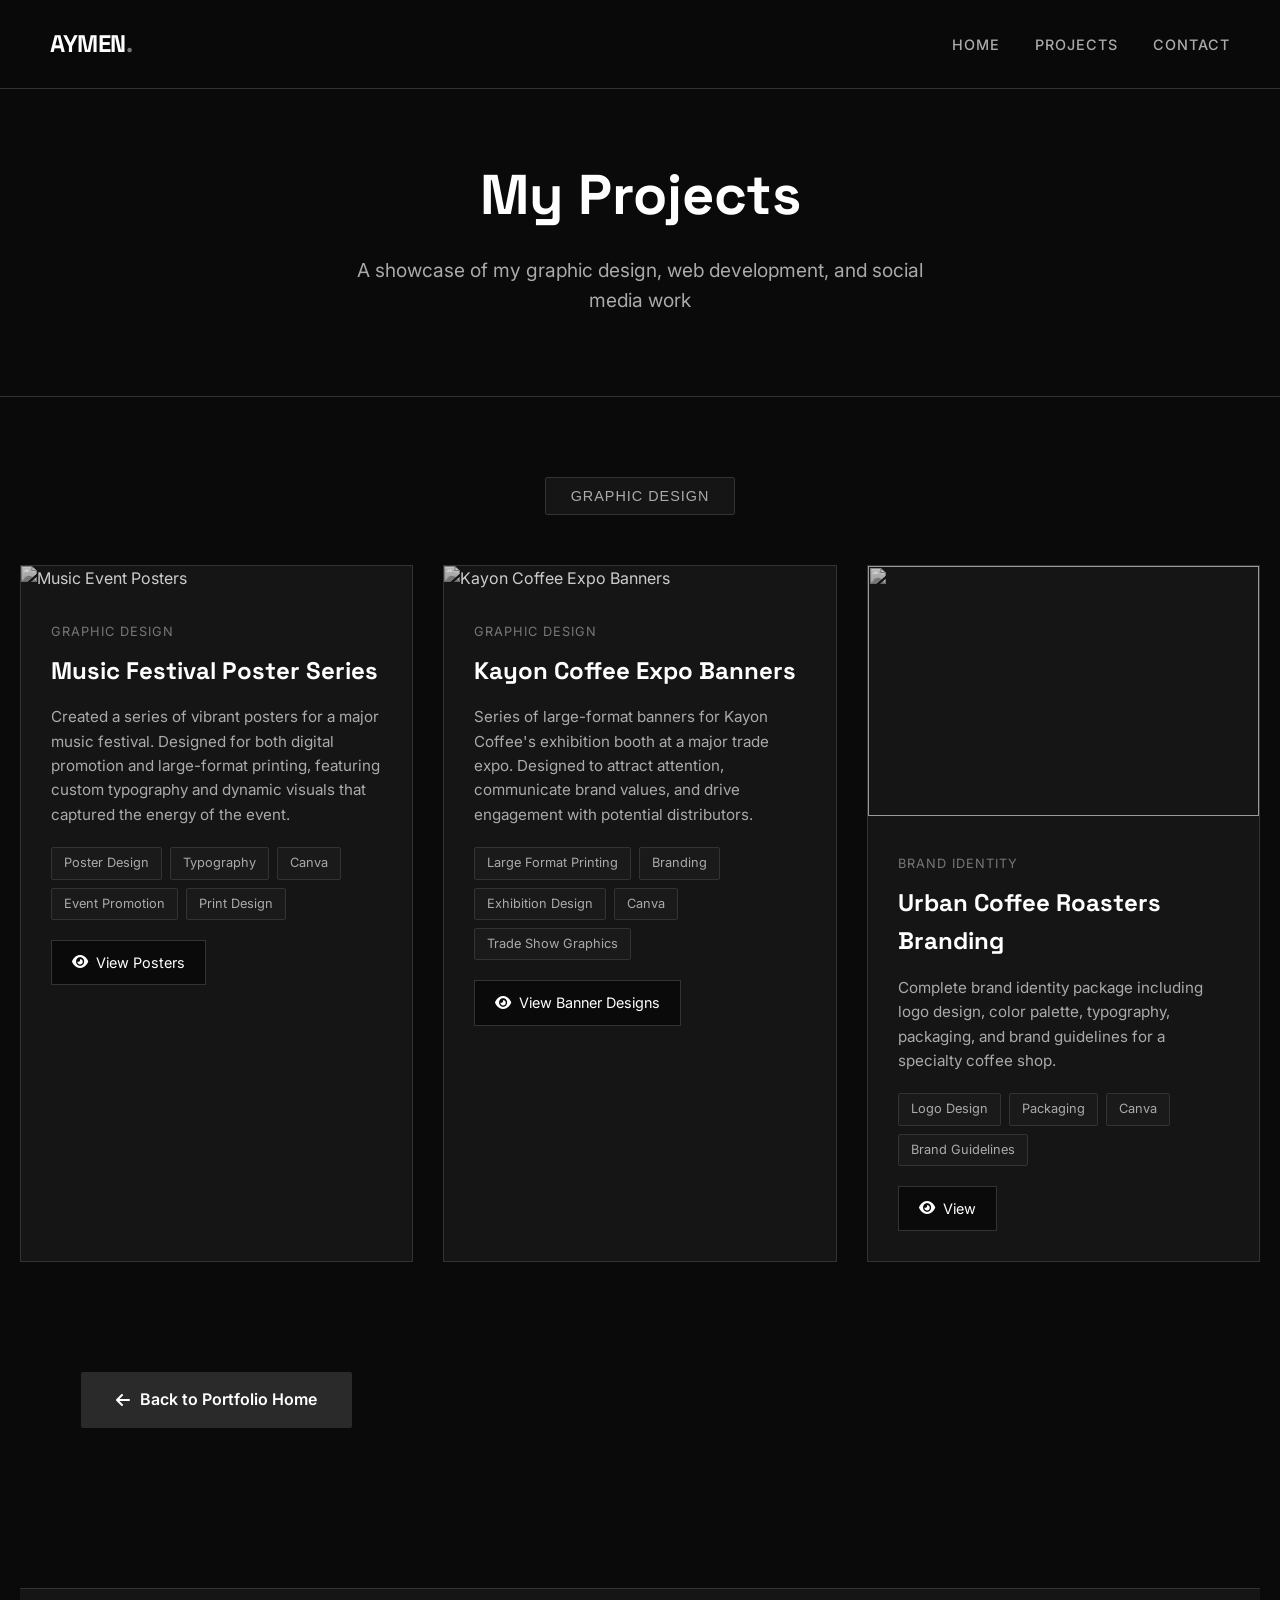
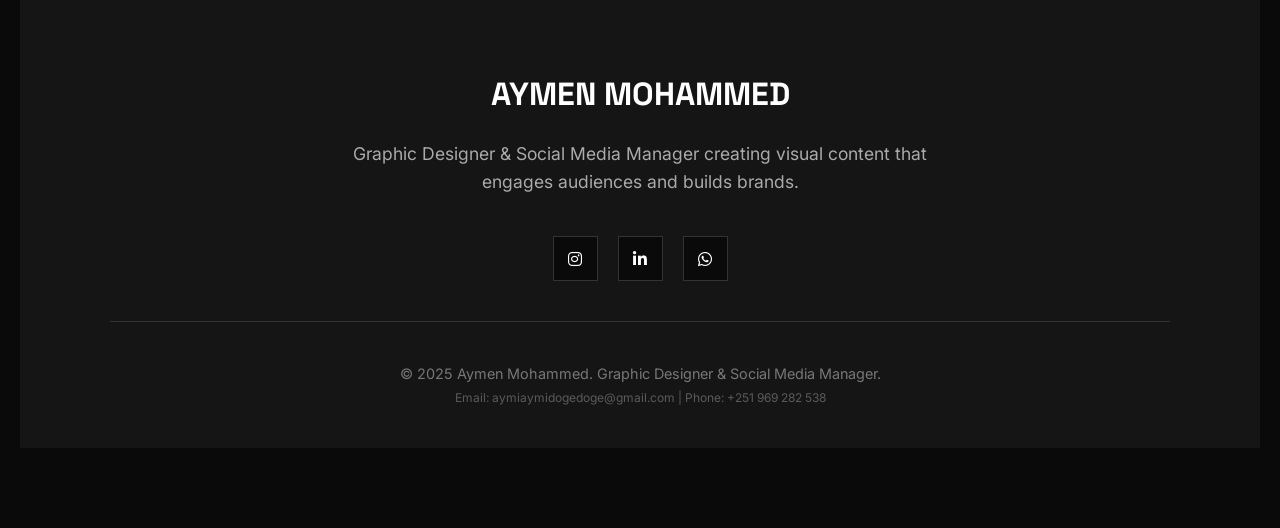
==== projects.html @ ed7bf422 "Create projects.html" ====
<!DOCTYPE html>
<html lang="en">
<head>
  <meta charset="UTF-8" />
  <meta name="viewport" content="width=device-width, initial-scale=1.0" />
  <title>My Projects | Aymen Mohammed - Portfolio</title>
  
  <!-- Google Fonts -->
  <link href="https://fonts.googleapis.com/css2?family=Inter:wght@300;400;500;600;700;800&display=swap" rel="stylesheet">
  <link href="https://fonts.googleapis.com/css2?family=Space+Grotesk:wght@400;500;600;700&display=swap" rel="stylesheet">
  <!-- Font Awesome Icons -->
  <link rel="stylesheet" href="https://cdnjs.cloudflare.com/ajax/libs/font-awesome/6.4.0/css/all.min.css">
  
  <style>
    /* ===== MONOCHROMATIC PORTFOLIO CSS ===== */
    
    * {
      margin: 0;
      padding: 0;
      box-sizing: border-box;
    }

    :root {
      --primary: #2a2a2a;
      --primary-light: #3a3a3a;
      --primary-dark: #1a1a1a;
      --accent: #4a4a4a;
      --text-primary: #ffffff;
      --text-secondary: #aaaaaa;
      --text-tertiary: #777777;
      --bg-dark: #0a0a0a;
      --bg-card: #151515;
      --border-color: #333333;
      --shadow-color: rgba(0, 0, 0, 0.3);
      --gradient-primary: linear-gradient(135deg, #2a2a2a 0%, #1a1a1a 100%);
      --gradient-accent: linear-gradient(135deg, #3a3a3a 0%, #2a2a2a 100%);
    }

    body {
      background: var(--bg-dark);
      color: var(--text-primary);
      overflow-x: hidden;
      scroll-behavior: smooth;
      font-family: 'Inter', sans-serif;
      line-height: 1.6;
    }

    h1, h2, h3, h4, .logo {
      font-family: 'Space Grotesk', sans-serif;
      font-weight: 700;
    }

    /* ===== ENHANCED ANIMATIONS ===== */
    
    @keyframes fadeIn {
      from { opacity: 0; transform: translateY(20px); }
      to { opacity: 1; transform: translateY(0); }
    }

    @keyframes fadeInUp {
      from { opacity: 0; transform: translateY(30px); }
      to { opacity: 1; transform: translateY(0); }
    }

    /* ===== NAVIGATION ===== */
    
    .navbar {
      position: fixed;
      top: 0;
      width: 100%;
      padding: 25px 50px;
      display: flex;
      justify-content: space-between;
      align-items: center;
      z-index: 1000;
      background: rgba(10, 10, 10, 0.95);
      backdrop-filter: blur(10px);
      border-bottom: 1px solid var(--border-color);
      transition: all 0.3s ease;
    }

    .navbar.scrolled {
      padding: 18px 50px;
      background: rgba(10, 10, 10, 0.98);
    }

    .logo {
      font-size: 1.5rem;
      font-weight: 800;
      color: var(--text-primary);
      text-decoration: none;
      letter-spacing: -0.5px;
    }

    .logo span {
      color: var(--text-tertiary);
    }

    .nav-links {
      display: flex;
      gap: 35px;
    }

    .nav-link {
      color: var(--text-secondary);
      text-decoration: none;
      font-weight: 500;
      font-size: 0.9rem;
      position: relative;
      padding: 5px 0;
      transition: color 0.3s ease;
      text-transform: uppercase;
      letter-spacing: 1px;
    }

    .nav-link::after {
      content: '';
      position: absolute;
      bottom: 0;
      left: 0;
      width: 0;
      height: 1px;
      background: var(--text-primary);
      transition: width 0.3s ease;
    }

    .nav-link:hover {
      color: var(--text-primary);
    }

    .nav-link:hover::after {
      width: 100%;
    }

    /* ===== PROJECTS PAGE HEADER ===== */
    
    .page-header {
      padding: 150px 50px 80px;
      text-align: center;
      background: var(--bg-dark);
      border-bottom: 1px solid var(--border-color);
      position: relative;
      overflow: hidden;
    }

    .page-header h1 {
      font-size: 3.5rem;
      font-weight: 800;
      margin-bottom: 15px;
    }

    .page-header p {
      font-size: 1.2rem;
      color: var(--text-secondary);
      max-width: 600px;
      margin: 0 auto;
    }

    /* ===== PROJECTS GRID ===== */
    
    .projects-container {
      max-width: 1300px;
      margin: 80px auto;
      padding: 0 20px;
    }

    .projects-filter {
      display: flex;
      justify-content: center;
      gap: 15px;
      margin-bottom: 50px;
      flex-wrap: wrap;
    }

    .filter-btn {
      padding: 10px 25px;
      background: var(--bg-card);
      border: 1px solid var(--border-color);
      color: var(--text-secondary);
      cursor: pointer;
      transition: all 0.3s ease;
      border-radius: 2px;
      font-size: 0.9rem;
      text-transform: uppercase;
      letter-spacing: 1px;
    }

    .filter-btn:hover,
    .filter-btn.active {
      background: var(--primary);
      color: var(--text-primary);
      border-color: var(--primary);
    }

    .projects-grid {
      display: grid;
      grid-template-columns: repeat(auto-fill, minmax(350px, 1fr));
      gap: 30px;
      margin-bottom: 80px;
    }

    .project-card-large {
      background: var(--bg-card);
      border: 1px solid var(--border-color);
      transition: all 0.4s ease;
      overflow: hidden;
      position: relative;
    }

    .project-card-large:hover {
      transform: translateY(-10px);
      border-color: var(--primary-light);
    }

    .project-image-large {
      width: 100%;
      height: 250px;
      object-fit: cover;
      filter: grayscale(100%) brightness(0.8);
      transition: all 0.5s ease;
    }

    .project-card-large:hover .project-image-large {
      filter: grayscale(0%) brightness(1);
    }

    .project-content-large {
      padding: 30px;
    }

    .project-category {
      color: var(--text-tertiary);
      font-size: 0.8rem;
      text-transform: uppercase;
      letter-spacing: 1px;
      margin-bottom: 10px;
      display: block;
    }

    .project-title-large {
      font-size: 1.5rem;
      color: var(--text-primary);
      margin-bottom: 15px;
      font-weight: 700;
    }

    .project-description-large {
      color: var(--text-secondary);
      font-size: 0.95rem;
      line-height: 1.6;
      margin-bottom: 20px;
    }

    .project-tags {
      display: flex;
      flex-wrap: wrap;
      gap: 8px;
      margin-bottom: 20px;
    }

    .project-tag {
      background: var(--primary-dark);
      color: var(--text-secondary);
      padding: 5px 12px;
      font-size: 0.8rem;
      border-radius: 2px;
      border: 1px solid var(--border-color);
    }

    .project-links {
      display: flex;
      gap: 15px;
      margin-top: 20px;
    }

    .project-link {
      padding: 10px 20px;
      background: var(--bg-dark);
      border: 1px solid var(--border-color);
      color: var(--text-primary);
      text-decoration: none;
      font-size: 0.9rem;
      transition: all 0.3s ease;
      display: flex;
      align-items: center;
      gap: 8px;
    }

    .project-link:hover {
      background: var(--primary);
      border-color: var(--primary);
    }

    /* ===== CASE STUDY SECTION ===== */
    
    .case-studies {
      margin-top: 100px;
    }

    .case-study-header {
      text-align: center;
      margin-bottom: 60px;
    }

    .case-study-header h2 {
      font-size: 2.5rem;
      margin-bottom: 15px;
    }

    .case-study-header p {
      color: var(--text-secondary);
      max-width: 700px;
      margin: 0 auto;
    }

    .case-study {
      background: var(--bg-card);
      border: 1px solid var(--border-color);
      margin-bottom: 50px;
      overflow: hidden;
    }

    .case-study-content {
      padding: 50px;
      display: grid;
      grid-template-columns: 1fr 1fr;
      gap: 50px;
      align-items: center;
    }

    .case-study-text h3 {
      font-size: 1.8rem;
      margin-bottom: 20px;
    }

    .case-study-text p {
      color: var(--text-secondary);
      margin-bottom: 20px;
      line-height: 1.7;
    }

    .case-study-image img {
      width: 100%;
      height: 350px;
      object-fit: cover;
      border-radius: 2px;
    }

    /* ===== BACK TO PORTFOLIO ===== */
    
    .back-to-portfolio {
      text-align: center;
      margin: 80px 0;
    }

    .back-btn {
      display: inline-flex;
      align-items: center;
      gap: 10px;
      padding: 15px 35px;
      background: var(--primary);
      color: var(--text-primary);
      text-decoration: none;
      border-radius: 2px;
      font-weight: 600;
      transition: all 0.3s ease;
    }

    .back-btn:hover {
      background: var(--primary-light);
      transform: translateY(-3px);
    }

    /* ===== FOOTER ===== */
    
    footer {
      padding: 80px 0 40px;
      background: var(--bg-card);
      border-top: 1px solid var(--border-color);
      text-align: center;
    }

    .footer-content {
      max-width: 1100px;
      margin: 0 auto;
      padding: 0 20px;
    }

    .footer-logo {
      font-size: 2rem;
      font-weight: 800;
      margin-bottom: 20px;
      font-family: 'Space Grotesk', sans-serif;
    }

    .footer-tagline {
      color: var(--text-secondary);
      font-size: 1.1rem;
      max-width: 600px;
      margin: 0 auto 40px;
    }

    .social-links {
      display: flex;
      justify-content: center;
      gap: 20px;
      margin-bottom: 40px;
    }

    .social-link {
      width: 45px;
      height: 45px;
      background: var(--bg-dark);
      border: 1px solid var(--border-color);
      display: flex;
      align-items: center;
      justify-content: center;
      color: var(--text-primary);
      text-decoration: none;
      transition: all 0.3s ease;
    }

    .social-link:hover {
      background: var(--primary);
      transform: translateY(-5px);
    }

    .copyright {
      color: var(--text-tertiary);
      font-size: 0.9rem;
      padding-top: 40px;
      border-top: 1px solid var(--border-color);
    }

    /* ===== RESPONSIVE DESIGN ===== */
    
    @media (max-width: 1024px) {
      .case-study-content {
        grid-template-columns: 1fr;
        gap: 30px;
      }
      
      .case-study-image img {
        height: 300px;
      }
    }

    @media (max-width: 768px) {
      .navbar {
        padding: 20px 25px;
      }
      
      .nav-links {
        display: none;
      }
      
      .page-header {
        padding: 130px 25px 60px;
      }
      
      .page-header h1 {
        font-size: 2.8rem;
      }
      
      .projects-grid {
        grid-template-columns: 1fr;
      }
      
      .case-study-content {
        padding: 30px;
      }
      
      .projects-filter {
        justify-content: flex-start;
        overflow-x: auto;
        padding-bottom: 10px;
      }
    }

    @media (max-width: 480px) {
      .page-header h1 {
        font-size: 2.2rem;
      }
      
      .case-study-header h2 {
        font-size: 1.8rem;
      }
      
      .project-links {
        flex-direction: column;
      }
      
      .project-link {
        text-align: center;
        justify-content: center;
      }
    }

    /* ===== CUSTOM SCROLLBAR ===== */
    
    ::-webkit-scrollbar {
      width: 10px;
    }

    ::-webkit-scrollbar-track {
      background: var(--bg-card);
    }

    ::-webkit-scrollbar-thumb {
      background: var(--primary);
      border: 2px solid var(--bg-card);
    }

    ::-webkit-scrollbar-thumb:hover {
      background: var(--primary-light);
    }
  </style>
</head>
<body>

  <!-- Navigation -->
  <nav class="navbar">
    <a href="index.html" class="logo">AYMEN<span>.</span></a>
    <div class="nav-links">
      <a href="index.html#work" class="nav-link">Home</a>
      <a href="#projects" class="nav-link">Projects</a>
      <a href="index.html#contact" class="nav-link">Contact</a>
    </div>
  </nav>

  <!-- Page Header -->
  <header class="page-header">
    <h1>My Projects</h1>
    <p>A showcase of my graphic design, web development, and social media work</p>
  </header>

  <!-- Projects Filter -->
  <div class="projects-container">
    <div class="projects-filter">
      
      <button class="filter-btn" data-filter="design">Graphic Design</button>
      
    </div>

    <!-- Projects Grid -->
    <div id="projects" class="projects-grid">
      
      <!--Music Event Posters -->
      <div class="project-card-large" data-category="design">
        <img src="https://images.unsplash.com/photo-1514525253161-7a46d19cd819?ixlib=rb-4.0.3&auto=format&fit=crop&w=800&q=80" alt="Music Event Posters" class="project-image-large">
        <div class="project-content-large">
          <span class="project-category">Graphic Design</span>
          <h3 class="project-title-large">Music Festival Poster Series</h3>
          <p class="project-description-large">Created a series of vibrant posters for a major music festival. Designed for both digital promotion and large-format printing, featuring custom typography and dynamic visuals that captured the energy of the event.</p>
          <div class="project-tags">
            <span class="project-tag">Poster Design</span>
            <span class="project-tag">Typography</span>
            <span class="project-tag">Canva</span>
            <span class="project-tag">Event Promotion</span>
            <span class="project-tag">Print Design</span>
          </div>
          <div class="project-links">
            <a href="https://drive.google.com/file/d/1jmTBvTtGU4n3t8tJViO1l8QDn2ecn0My/view?usp=drive_link" class="project-link">
              <i class="fas fa-eye"></i> View Posters
            </a>
            
          </div>
        </div>
      </div>
      
      <!-- Kayon Coffee Expo Banners -->
      <div class="project-card-large" data-category="design">
        <img src="https://images.unsplash.com/photo-1495474472287-4d71bcdd2085?ixlib=rb-4.0.3&auto=format&fit=crop&w=800&q=80" alt="Kayon Coffee Expo Banners" class="project-image-large">
        <div class="project-content-large">
          <span class="project-category">Graphic Design</span>
          <h3 class="project-title-large">Kayon Coffee Expo Banners</h3>
          <p class="project-description-large">Series of large-format banners for Kayon Coffee's exhibition booth at a major trade expo. Designed to attract attention, communicate brand values, and drive engagement with potential distributors.</p>
          <div class="project-tags">
            <span class="project-tag">Large Format Printing</span>
            <span class="project-tag">Branding</span>
            <span class="project-tag">Exhibition Design</span>
            <span class="project-tag">Canva</span>
            <span class="project-tag">Trade Show Graphics</span>
          </div>
          <div class="project-links">
            <a href="https://drive.google.com/file/d/13wu86YdyIdmzAnOfSw2EPXftfMlfSlUa/view?usp=drive_link" class="project-link">
              <i class="fas fa-eye"></i> View Banner Designs
            </a>
          </div>
        </div>
      </div>
      
      <!-- Project 1: Brand Identity -->
      <div class="project-card-large" data-category="design">
        <img src="https://images.unsplash.com/photo-1600056781444-55f3b64235e3?q=80&w=464&auto=format&fit=crop&ixlib=rb-4.1.0&ixid=M3wxMjA3fDB8MHxwaG90by1wYWdlfHx8fGVufDB8fHx8fA%3D%3D"  class="project-image-large">
        <div class="project-content-large">
          <span class="project-category">Brand Identity</span>
          <h3 class="project-title-large">Urban Coffee Roasters Branding</h3>
          <p class="project-description-large">Complete brand identity package including logo design, color palette, typography, packaging, and brand guidelines for a specialty coffee shop.</p>
          <div class="project-tags">
            <span class="project-tag">Logo Design</span>
            <span class="project-tag">Packaging</span>
            <span class="project-tag">Canva</span>
            <span class="project-tag">Brand Guidelines</span>
          </div>
          <div class="project-links">
            <a href="https://drive.google.com/file/d/1QTgVnjDFjSoUyx98LbRiKWE4eOuHm3Gb/view?usp=drive_link" class="project-link">
              <i class="fas fa-eye"></i> View 
            </a>
            
          </div>
        </div>
      </div>
      
     
    <!-- Back to Portfolio -->
    <div class="back-to-portfolio">
      <a href="index.html" class="back-btn">
        <i class="fas fa-arrow-left"></i> Back to Portfolio Home
      </a>
    </div>
  </div>

  <!-- Footer -->
  <footer>
    <div class="footer-content">
      <div class="footer-logo">AYMEN MOHAMMED</div>
      <p class="footer-tagline">
        Graphic Designer & Social Media Manager creating visual content that engages audiences and builds brands.
      </p>
      
      <div class="social-links">
      
        <a href="https://instagram.com/yourusername" class="social-link" target="_blank">
          <i class="fab fa-instagram"></i>
        </a>
        <a href="www.linkedin.com/in/aymen-mohammed-a54943334" class="social-link" target="_blank">
          <i class="fab fa-linkedin-in"></i>
        </a>
        <a href="https://wa.me/251969282538" class="social-link" target="_blank">
          <i class="fab fa-whatsapp"></i>
        </a>
      </div>
      
      <div class="copyright">
        © 2025 Aymen Mohammed. Graphic Designer & Social Media Manager.<br>
        <small style="opacity: 0.7;">Email: aymiaymidogedoge@gmail.com | Phone: +251 969 282 538</small>
      </div>
    </div>
  </footer>

  <!-- JavaScript -->
  <script>
    // Navbar scroll effect
    window.addEventListener('scroll', () => {
      const navbar = document.querySelector('.navbar');
      if (window.scrollY > 50) {
        navbar.classList.add('scrolled');
      } else {
        navbar.classList.remove('scrolled');
      }
    });

    // Project filtering functionality
    document.querySelectorAll('.filter-btn').forEach(button => {
      button.addEventListener('click', function() {
        // Remove active class from all buttons
        document.querySelectorAll('.filter-btn').forEach(btn => {
          btn.classList.remove('active');
        });
        
        // Add active class to clicked button
        this.classList.add('active');
        
        const filterValue = this.getAttribute('data-filter');
        const projects = document.querySelectorAll('.project-card-large');
        
        projects.forEach(project => {
          if (filterValue === 'all') {
            project.style.display = 'block';
            setTimeout(() => {
              project.style.opacity = '1';
            }, 100);
          } else {
            const projectCategory = project.getAttribute('data-category');
            if (projectCategory === filterValue) {
              project.style.display = 'block';
              setTimeout(() => {
                project.style.opacity = '1';
              }, 100);
            } else {
              project.style.opacity = '0';
              setTimeout(() => {
                project.style.display = 'none';
              }, 300);
            }
          }
        });
      });
    });

    // Smooth scrolling for navigation links
    document.querySelectorAll('a[href^="#"]').forEach(anchor => {
      anchor.addEventListener('click', function (e) {
        e.preventDefault();
        
        const targetId = this.getAttribute('href');
        if(targetId === '#') return;
        
        const targetElement = document.querySelector(targetId);
        if(targetElement) {
          window.scrollTo({
            top: targetElement.offsetTop - 80,
            behavior: 'smooth'
          });
        }
      });
    });

    // Project card hover animation
    document.querySelectorAll('.project-card-large').forEach(card => {
      card.addEventListener('mouseenter', function() {
        this.style.transform = 'translateY(-10px)';
      });
      
      card.addEventListener('mouseleave', function() {
        this.style.transform = 'translateY(0)';
      });
    });

    // Case study animation on scroll
    const caseStudies = document.querySelectorAll('.case-study');
    
    const caseStudyObserver = new IntersectionObserver((entries) => {
      entries.forEach(entry => {
        if (entry.isIntersecting) {
          entry.target.style.opacity = '1';
          entry.target.style.transform = 'translateY(0)';
        }
      });
    }, { threshold: 0.1 });
    
    caseStudies.forEach(study => {
      study.style.opacity = '0';
      study.style.transform = 'translateY(30px)';
      study.style.transition = 'opacity 0.8s ease, transform 0.8s ease';
      caseStudyObserver.observe(study);
    });
  </script>
</body>
</html>
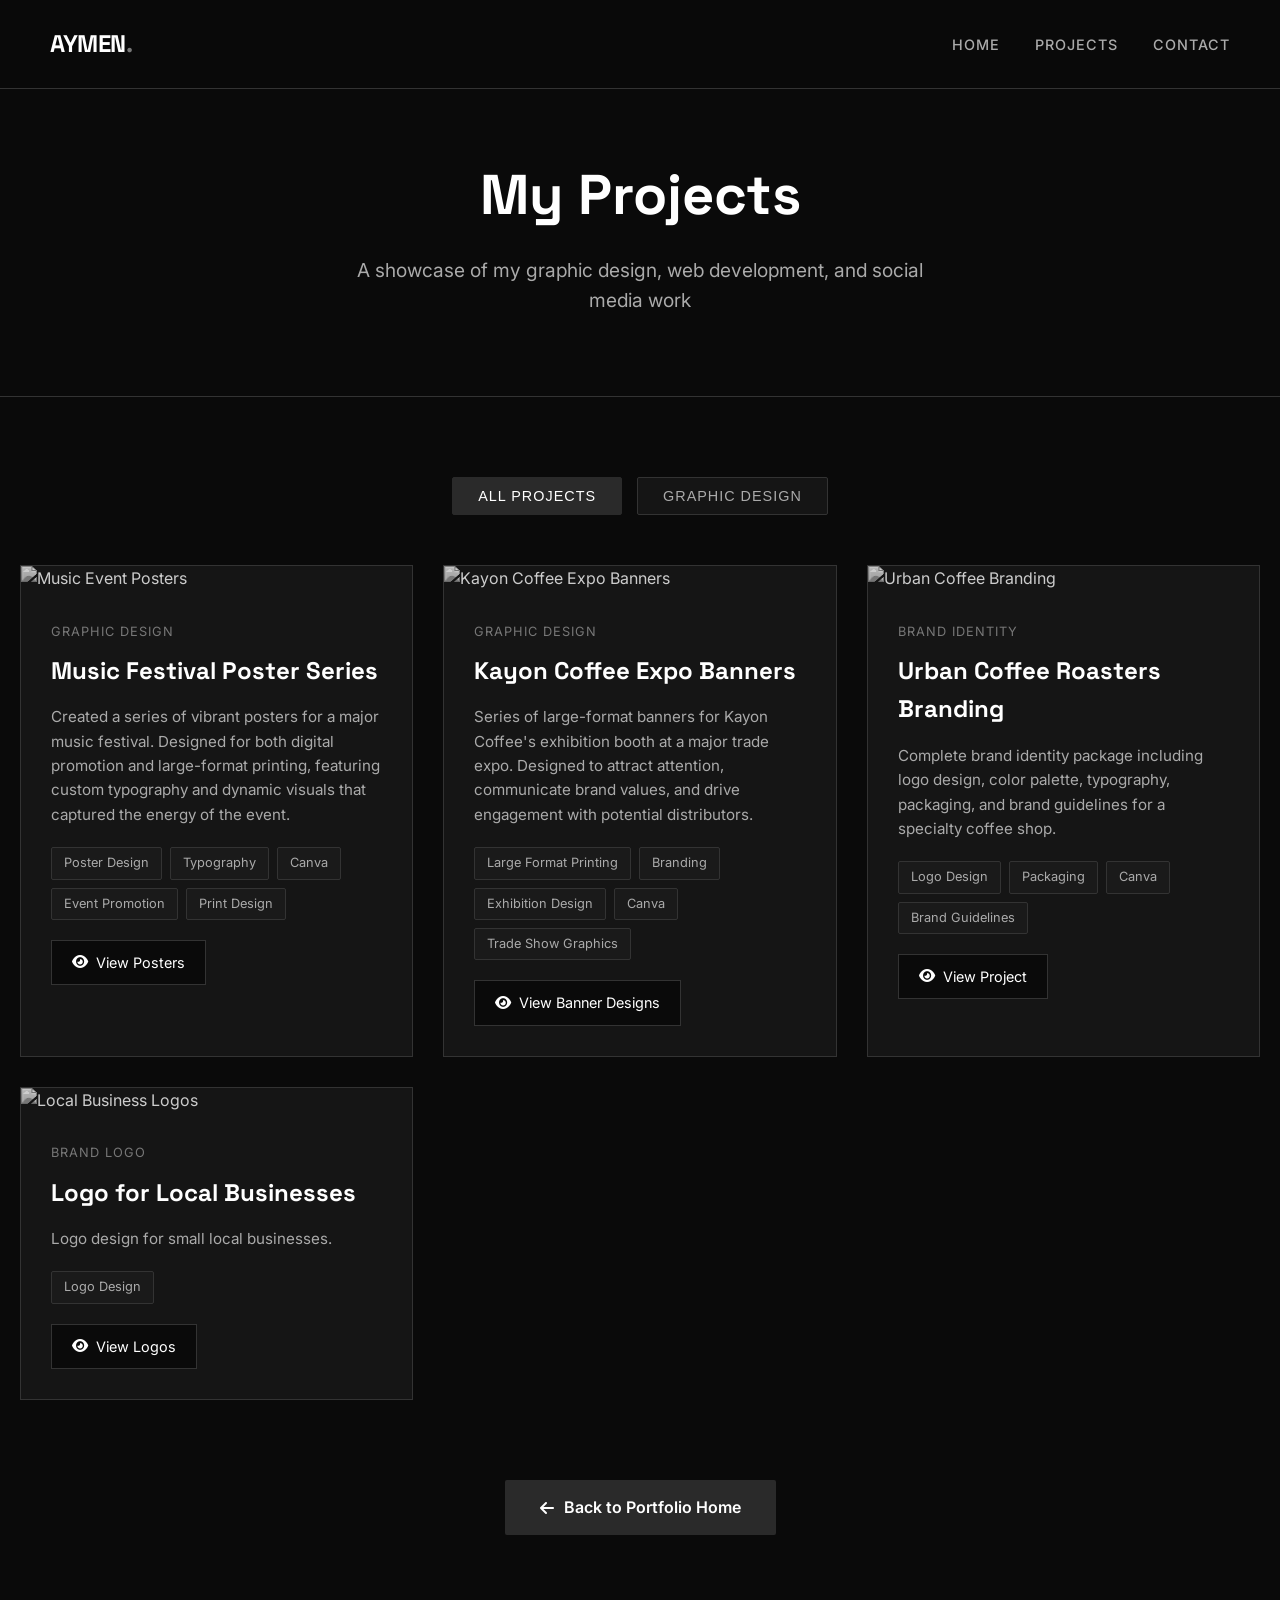
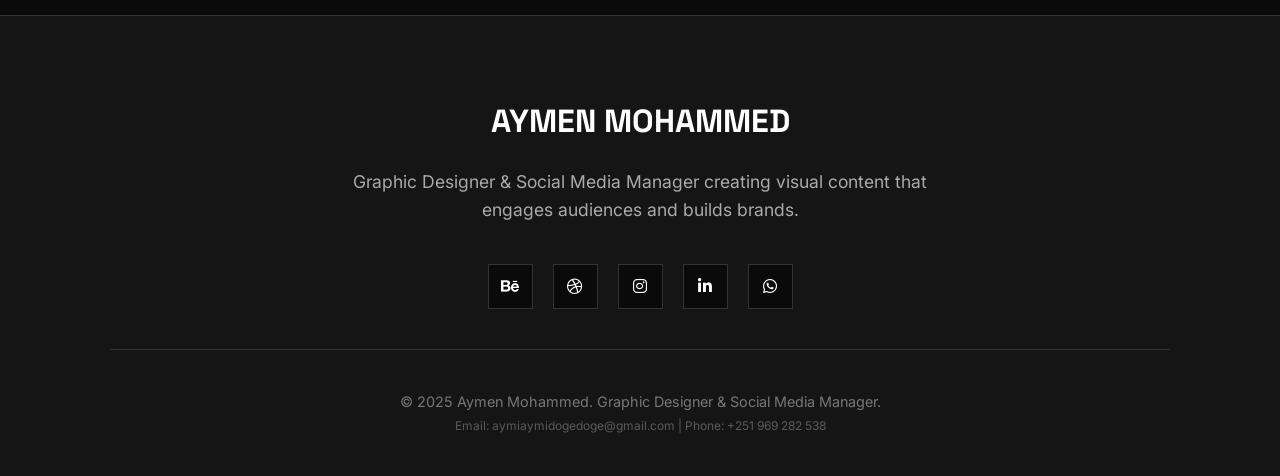
==== commit a7689609: "Update projects.html" ====
--- a/projects.html
+++ b/projects.html
@@ -537,15 +537,14 @@
   <!-- Projects Filter -->
   <div class="projects-container">
     <div class="projects-filter">
-      
+      <button class="filter-btn active" data-filter="all">All Projects</button>
       <button class="filter-btn" data-filter="design">Graphic Design</button>
-      
     </div>
-
-    <!-- Projects Grid -->
+      
+    <!-- Projects Grid - FIXED: Only ONE projects-grid div -->
     <div id="projects" class="projects-grid">
       
-      <!--Music Event Posters -->
+      <!-- Music Event Posters -->
       <div class="project-card-large" data-category="design">
         <img src="https://images.unsplash.com/photo-1514525253161-7a46d19cd819?ixlib=rb-4.0.3&auto=format&fit=crop&w=800&q=80" alt="Music Event Posters" class="project-image-large">
         <div class="project-content-large">
@@ -563,14 +562,13 @@
             <a href="https://drive.google.com/file/d/1jmTBvTtGU4n3t8tJViO1l8QDn2ecn0My/view?usp=drive_link" class="project-link">
               <i class="fas fa-eye"></i> View Posters
             </a>
-            
           </div>
         </div>
       </div>
       
       <!-- Kayon Coffee Expo Banners -->
       <div class="project-card-large" data-category="design">
-        <img src="https://images.unsplash.com/photo-1495474472287-4d71bcdd2085?ixlib=rb-4.0.3&auto=format&fit=crop&w=800&q=80" alt="Kayon Coffee Expo Banners" class="project-image-large">
+        <img src="https://images.unsplash.com/photo-1447933601403-0c6688de566e?q=80&w=761&auto=format&fit=crop&ixlib=rb-4.1.0&ixid=M3wxMjA3fDB8MHxwaG90by1wYWdlfHx8fGVufDB8fHx8fA%3D%3D" alt="Kayon Coffee Expo Banners" class="project-image-large">
         <div class="project-content-large">
           <span class="project-category">Graphic Design</span>
           <h3 class="project-title-large">Kayon Coffee Expo Banners</h3>
@@ -590,9 +588,9 @@
         </div>
       </div>
       
-      <!-- Project 1: Brand Identity -->
+      <!-- Urban Coffee Roasters Branding -->
       <div class="project-card-large" data-category="design">
-        <img src="https://images.unsplash.com/photo-1600056781444-55f3b64235e3?q=80&w=464&auto=format&fit=crop&ixlib=rb-4.1.0&ixid=M3wxMjA3fDB8MHxwaG90by1wYWdlfHx8fGVufDB8fHx8fA%3D%3D"  class="project-image-large">
+        <img src="https://images.unsplash.com/photo-1600056781444-55f3b64235e3?q=80&w=464&auto=format&fit=crop&ixlib=rb-4.1.0&ixid=M3wxMjA3fDB8MHxwaG90by1wYWdlfHx8fGVufDB8fHx8fA%3D%3D" alt="Urban Coffee Branding" class="project-image-large">
         <div class="project-content-large">
           <span class="project-category">Brand Identity</span>
           <h3 class="project-title-large">Urban Coffee Roasters Branding</h3>
@@ -605,14 +603,33 @@
           </div>
           <div class="project-links">
             <a href="https://drive.google.com/file/d/1QTgVnjDFjSoUyx98LbRiKWE4eOuHm3Gb/view?usp=drive_link" class="project-link">
-              <i class="fas fa-eye"></i> View 
+              <i class="fas fa-eye"></i> View Project
             </a>
-            
           </div>
         </div>
       </div>
       
-     
+      <!-- Logo for Local Businesses -->
+      <div class="project-card-large" data-category="design">
+        <img src="https://plus.unsplash.com/premium_photo-1710366327112-1c6b77517ff4?q=80&w=857&auto=format&fit=crop&ixlib=rb-4.1.0&ixid=M3wxMjA3fDB8MHxwaG90by1wYWdlfHx8fGVufDB8fHx8fA%3D%3D" alt="Local Business Logos" class="project-image-large">
+        <div class="project-content-large">
+          <span class="project-category">Brand Logo</span>
+          <h3 class="project-title-large">Logo for Local Businesses</h3>
+          <p class="project-description-large">Logo design for small local businesses.</p>
+          <div class="project-tags">
+            <span class="project-tag">Logo Design</span>
+          </div>
+          <div class="project-links">
+            <a href="https://drive.google.com/drive/folders/1bd8Ltymy4-u8r96o54JugMgh7vk-PLa3?usp=sharing" class="project-link">
+              <i class="fas fa-eye"></i> View Logos
+            </a>
+          </div>
+        </div>
+      </div>
+      
+    </div>
+    <!-- END of projects-grid -->
+
     <!-- Back to Portfolio -->
     <div class="back-to-portfolio">
       <a href="index.html" class="back-btn">
@@ -630,11 +647,16 @@
       </p>
       
       <div class="social-links">
-      
+        <a href="https://behance.net/yourusername" class="social-link" target="_blank">
+          <i class="fab fa-behance"></i>
+        </a>
+        <a href="https://dribbble.com/yourusername" class="social-link" target="_blank">
+          <i class="fab fa-dribbble"></i>
+        </a>
         <a href="https://instagram.com/yourusername" class="social-link" target="_blank">
           <i class="fab fa-instagram"></i>
         </a>
-        <a href="www.linkedin.com/in/aymen-mohammed-a54943334" class="social-link" target="_blank">
+        <a href="https://linkedin.com/in/yourusername" class="social-link" target="_blank">
           <i class="fab fa-linkedin-in"></i>
         </a>
         <a href="https://wa.me/251969282538" class="social-link" target="_blank">
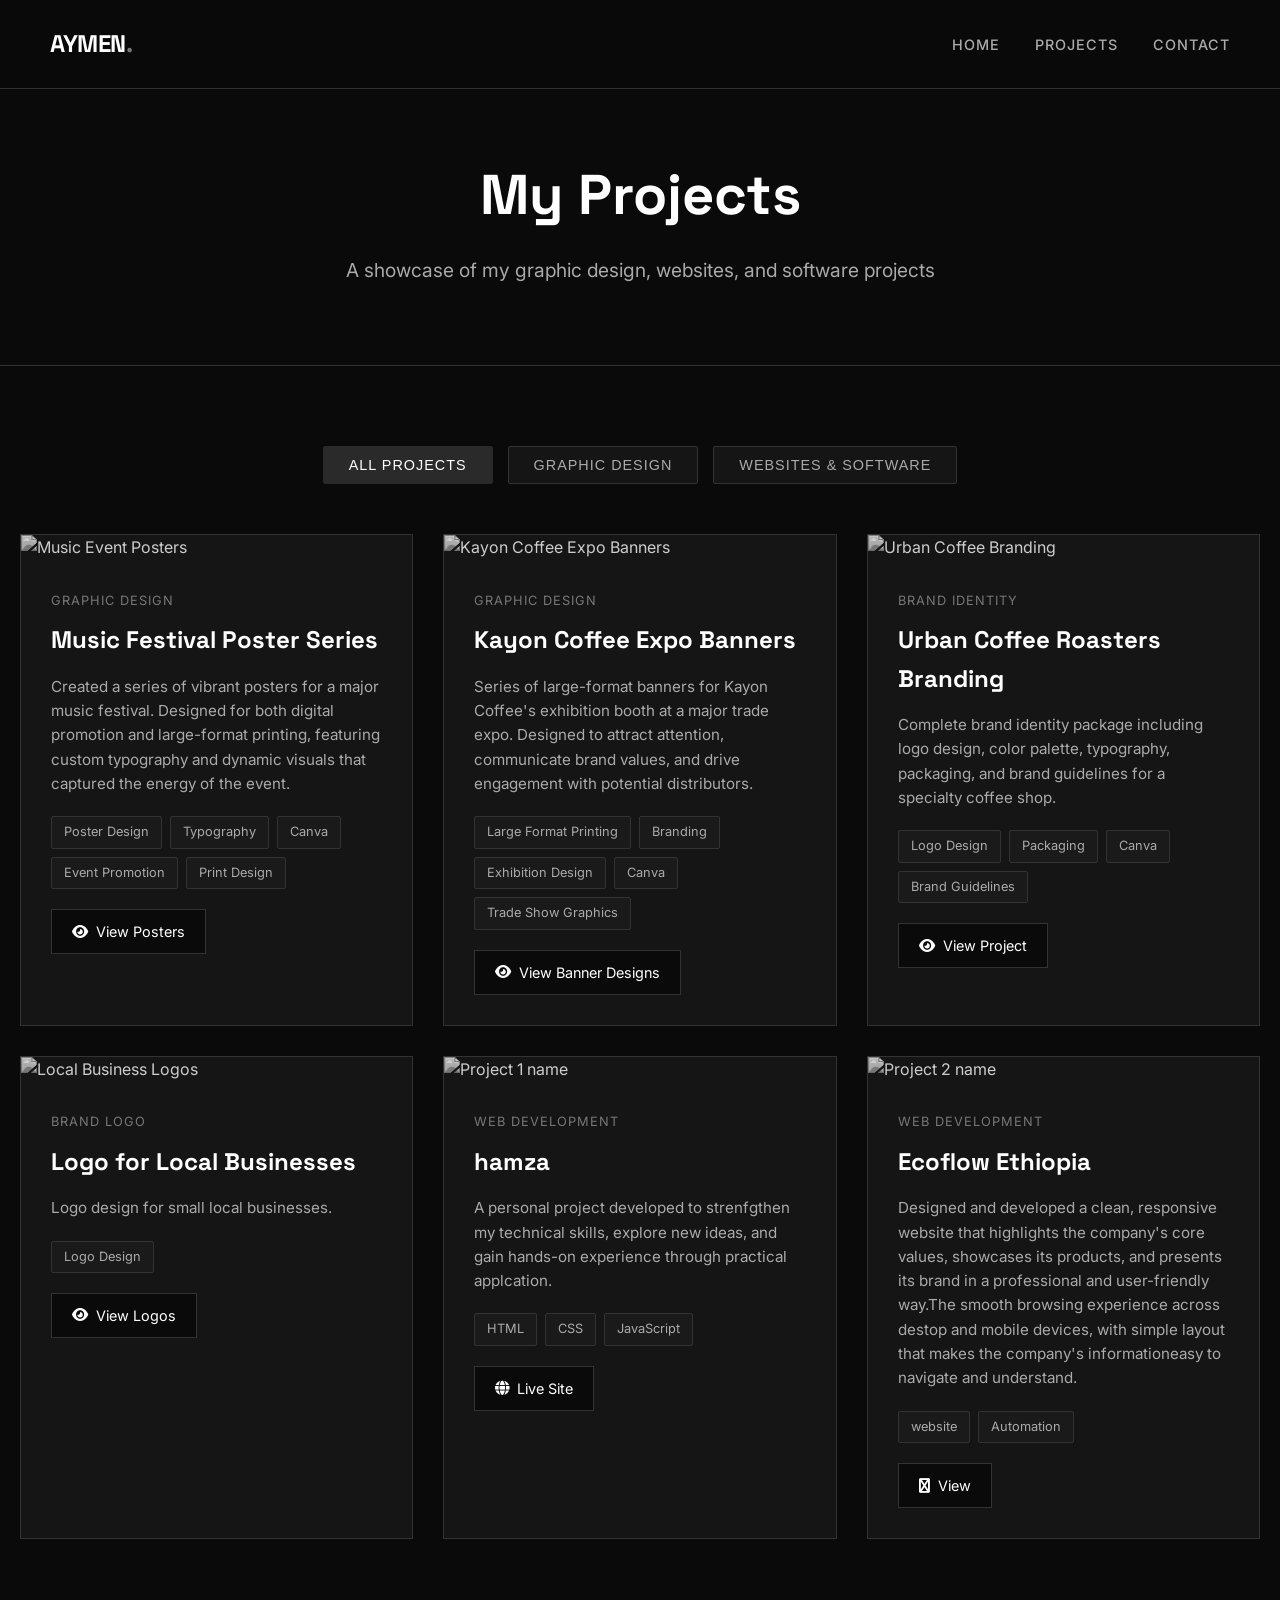
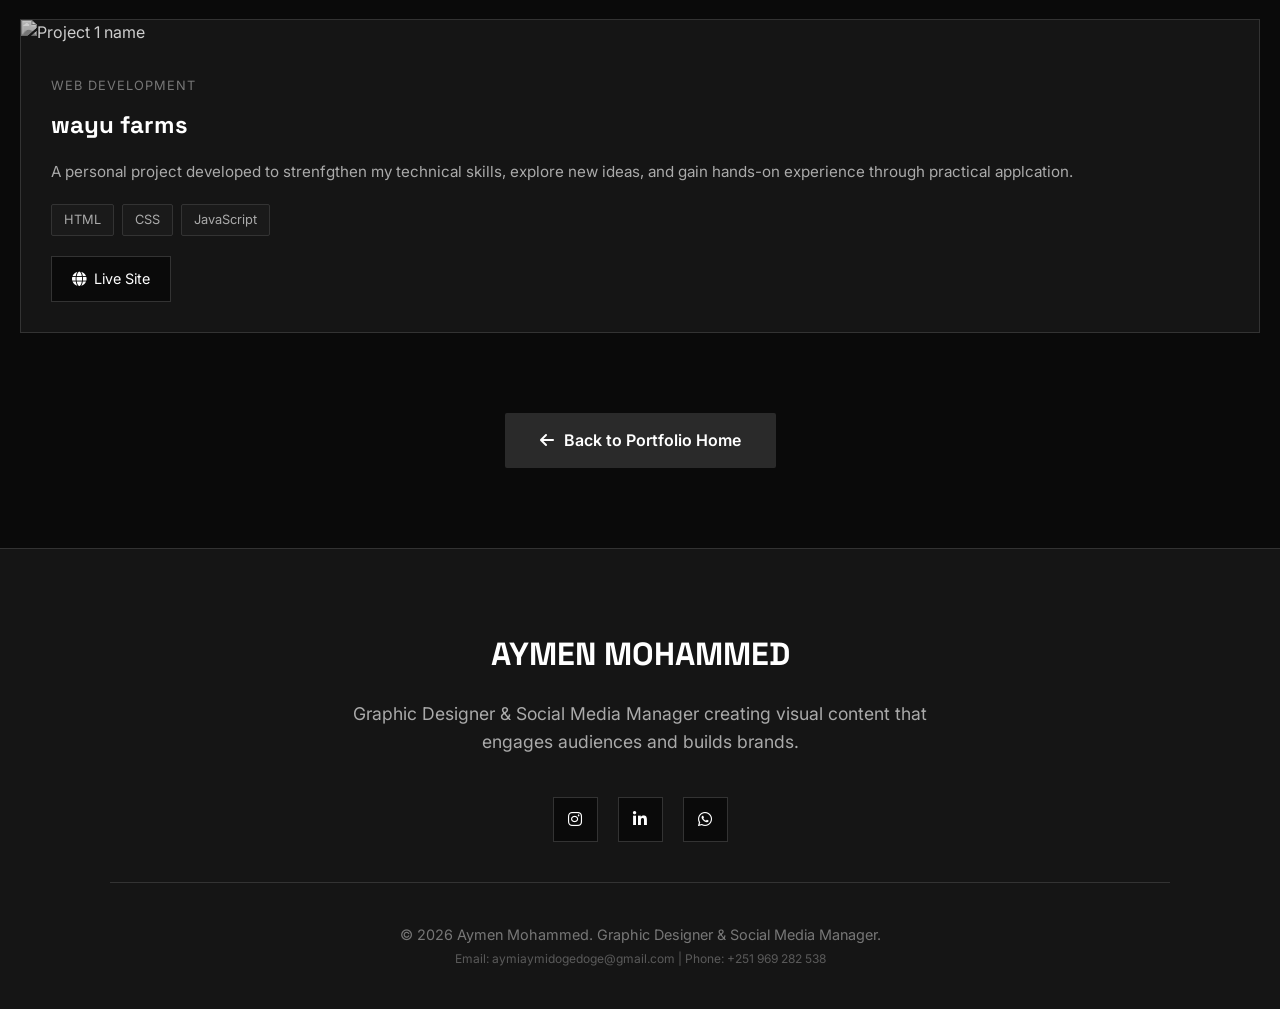
==== commit b0bd7e12: "Update projects.html" ====
--- a/projects.html
+++ b/projects.html
@@ -271,6 +271,7 @@
       display: flex;
       gap: 15px;
       margin-top: 20px;
+      flex-wrap: wrap;
     }
 
     .project-link {
@@ -531,7 +532,7 @@
   <!-- Page Header -->
   <header class="page-header">
     <h1>My Projects</h1>
-    <p>A showcase of my graphic design, web development, and social media work</p>
+    <p>A showcase of my graphic design, websites, and software projects</p>
   </header>
 
   <!-- Projects Filter -->
@@ -539,11 +540,14 @@
     <div class="projects-filter">
       <button class="filter-btn active" data-filter="all">All Projects</button>
       <button class="filter-btn" data-filter="design">Graphic Design</button>
+      <button class="filter-btn" data-filter="web">Websites &amp; Software</button>
     </div>
       
-    <!-- Projects Grid - FIXED: Only ONE projects-grid div -->
+    <!-- Projects Grid - Only ONE projects-grid div -->
     <div id="projects" class="projects-grid">
       
+      <!-- ==================== GRAPHIC DESIGN ==================== -->
+
       <!-- Music Event Posters -->
       <div class="project-card-large" data-category="design">
         <img src="https://images.unsplash.com/photo-1514525253161-7a46d19cd819?ixlib=rb-4.0.3&auto=format&fit=crop&w=800&q=80" alt="Music Event Posters" class="project-image-large">
@@ -626,8 +630,72 @@
           </div>
         </div>
       </div>
+
+      <!-- ==================== WEBSITES & SOFTWARE ==================== -->
+    
+
+      <!-- Website / Software Project -->
+      <div class="project-card-large" data-category="web">
+        <img src="https://images.unsplash.com/photo-1498050108023-c5249f4df085?auto=format&fit=crop&w=800&q=80" alt="Project 1 name" class="project-image-large">
+        <div class="project-content-large">
+          <span class="project-category">Web Development</span>
+          <h3 class="project-title-large">hamza</h3>
+          <p class="project-description-large">A personal project developed to strenfgthen my technical skills, explore new ideas, and gain hands-on  experience through practical applcation.</p>
+          <div class="project-tags">
+            <span class="project-tag">HTML</span>
+            <span class="project-tag">CSS</span>
+            <span class="project-tag">JavaScript</span>
+          </div>
+          <div class="project-links">
+            <a href="https://aymenaymi.github.io/hamza/" class="project-link" target="_blank" rel="noopener">
+              <i class="fas fa-globe"></i> Live Site
+            </a>
+           
+            </a>
+          </div>
+        </div>
+      </div>
+
+      <!-- Website / Software Project  -->
+      <div class="project-card-large" data-category="web">
+        <img src="https://images.unsplash.com/photo-1555066931-4365d14bab8c?auto=format&fit=crop&w=800&q=80" alt="Project 2 name" class="project-image-large">
+        <div class="project-content-large">
+          <span class="project-category">Web development</span>
+          <h3 class="project-title-large">Ecoflow Ethiopia</h3>
+          <p class="project-description-large">Designed and developed a clean, responsive website that highlights the company's core values, showcases its products, and presents its brand in a professional and user-friendly way.The smooth browsing experience across destop and mobile devices, with simple layout that makes the company's informationeasy to navigate and understand.</p>
+          <div class="project-tags">
+            <span class="project-tag">website</span>
+            <span class="project-tag">Automation</span>
+          </div>
+          <div class="project-links">
+            <a href="https://ecopowerethiopia.com" class="project-link" target="_blank" rel="noopener">
+              <i class="fab fa-globe"></i> View
+            </a>
+          </div>
+        </div>
+      </div>
       
     </div>
+     <div class="project-card-large" data-category="web">
+        <img src="https://images.unsplash.com/photo-1498050108023-c5249f4df085?auto=format&fit=crop&w=800&q=80" alt="Project 1 name" class="project-image-large">
+        <div class="project-content-large">
+          <span class="project-category">Web Development</span>
+          <h3 class="project-title-large">wayu farms</h3>
+          <p class="project-description-large">A personal project developed to strenfgthen my technical skills, explore new ideas, and gain hands-on  experience through practical applcation.</p>
+          <div class="project-tags">
+            <span class="project-tag">HTML</span>
+            <span class="project-tag">CSS</span>
+            <span class="project-tag">JavaScript</span>
+          </div>
+          <div class="project-links">
+            <a href="https://aymenaymi.github.io/wayu-farm" class="project-link" target="_blank" rel="noopener">
+              <i class="fas fa-globe"></i> Live Site
+            </a>
+           
+            </a>
+          </div>
+        </div>
+      </div>
     <!-- END of projects-grid -->
 
     <!-- Back to Portfolio -->
@@ -647,13 +715,9 @@
       </p>
       
       <div class="social-links">
-        <a href="https://behance.net/yourusername" class="social-link" target="_blank">
-          <i class="fab fa-behance"></i>
-        </a>
-        <a href="https://dribbble.com/yourusername" class="social-link" target="_blank">
-          <i class="fab fa-dribbble"></i>
-        </a>
-        <a href="https://instagram.com/yourusername" class="social-link" target="_blank">
+       
+       
+        <a href="https://instagram.com/da_prog" class="social-link" target="_blank">
           <i class="fab fa-instagram"></i>
         </a>
         <a href="https://linkedin.com/in/yourusername" class="social-link" target="_blank">
@@ -665,7 +729,7 @@
       </div>
       
       <div class="copyright">
-        © 2025 Aymen Mohammed. Graphic Designer & Social Media Manager.<br>
+        © 2026 Aymen Mohammed. Graphic Designer & Social Media Manager.<br>
         <small style="opacity: 0.7;">Email: aymiaymidogedoge@gmail.com | Phone: +251 969 282 538</small>
       </div>
     </div>
